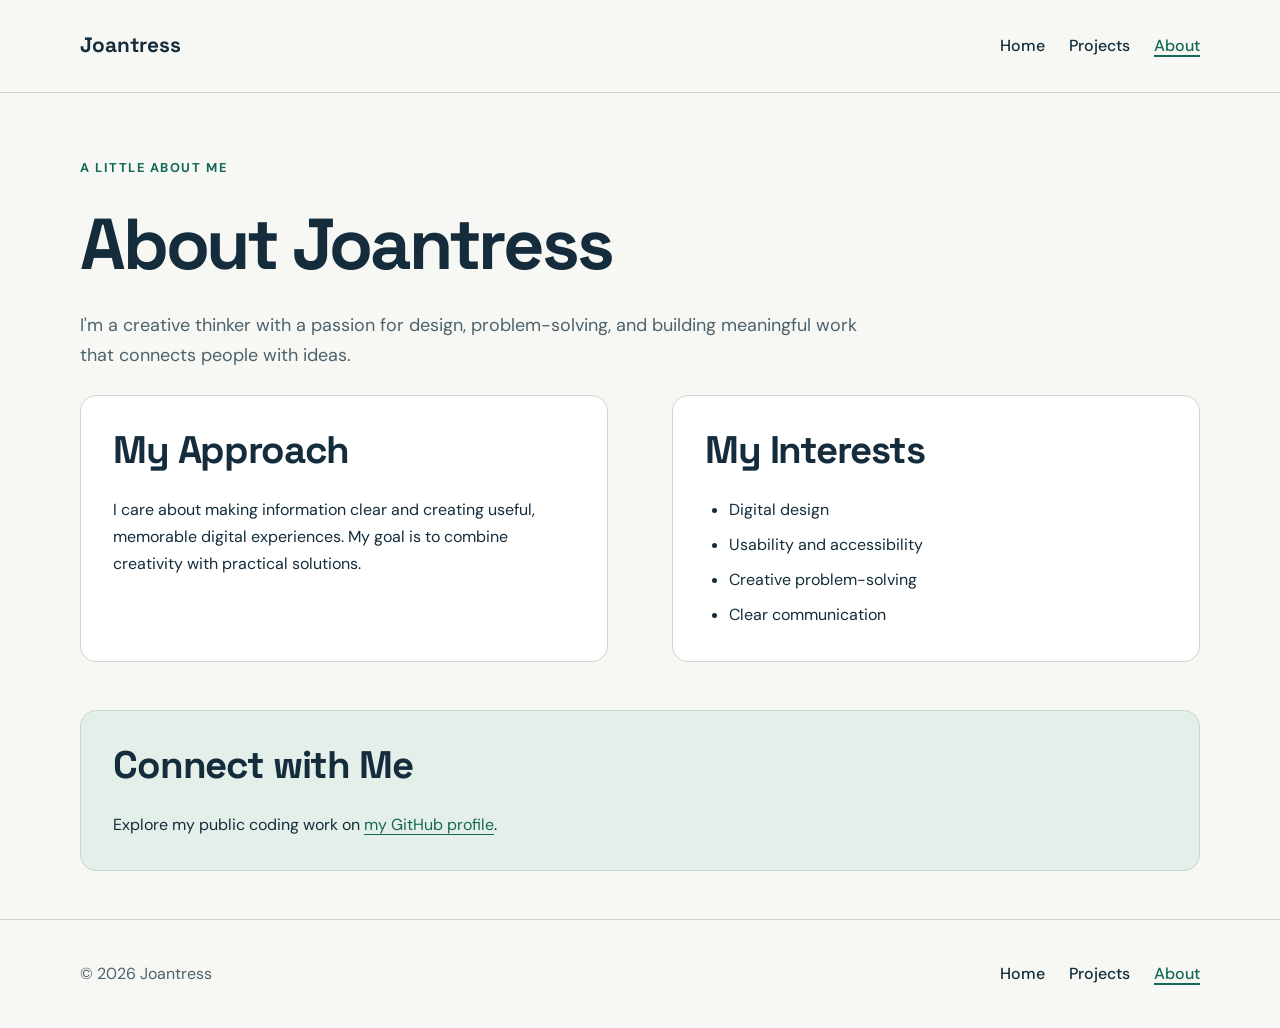
==== about.html @ cffdf47f "Add files via upload" ====
<!DOCTYPE html>
<html lang="en">
  <head>
    <meta charset="UTF-8" />
    <meta name="viewport" content="width=device-width, initial-scale=1.0" />
    <meta
      name="description"
      content="Joantress builds thoughtful digital experiences and creative solutions."
    />
    <title>Joantress | About</title>
    <link rel="preconnect" href="https://fonts.googleapis.com" />
    <link rel="preconnect" href="https://fonts.gstatic.com" crossorigin />
    <link href="https://fonts.googleapis.com/css2?family=DM+Sans:wght@400;500;700&amp;family=Space+Grotesk:wght@400;500;700&amp;display=swap" rel="stylesheet" />
    <link rel="stylesheet" href="style.css" />
  </head>

  <body>
    <a class="skip-link" href="#main-content">Skip to main content</a>
    <header class="site-header">
      <div class="container header-inner">
        <a href="index.html" class="brand" aria-label="Joantress home">Joantress</a>

        <nav aria-label="Main navigation">
          <ul>
            <li><a href="index.html">Home</a></li>
            <li><a href="projects.html">Projects</a></li>
            <li><a href="about.html" aria-current="page">About</a></li>
          </ul>
        </nav>
      </div>
    </header>

    <main id="main-content" class="container">
      <section class="page-intro stack" aria-labelledby="page-heading">
        <p class="eyebrow">A little about me</p><h1 id="page-heading">About Joantress</h1>
        <p class="lead">I'm a creative thinker with a passion for design, problem-solving, and building meaningful work that connects people with ideas.</p>
      </section>
      <div class="about-grid">
        <section class="panel stack" aria-labelledby="approach-heading"><h2 id="approach-heading">My Approach</h2><p>I care about making information clear and creating useful, memorable digital experiences. My goal is to combine creativity with practical solutions.</p></section>
        <section class="panel" aria-labelledby="interests-heading"><h2 id="interests-heading">My Interests</h2><ul class="skill-list"><li>Digital design</li><li>Usability and accessibility</li><li>Creative problem-solving</li><li>Clear communication</li></ul></section>
      </div>
      <section class="panel contact-panel stack" aria-labelledby="connect-heading"><h2 id="connect-heading">Connect with Me</h2><p>Explore my public coding work on <a href="https://github.com/joantresswarner">my GitHub profile</a>.</p></section>
    </main>

    <footer class="site-footer">
      <div class="container footer-inner">
        <p>&copy; 2026 Joantress</p>

        <nav aria-label="Footer navigation">
          <ul>
            <li><a href="index.html">Home</a></li>
            <li><a href="projects.html">Projects</a></li>
            <li><a href="about.html" aria-current="page">About</a></li>
          </ul>
        </nav>
      </div>
    </footer>
  </body>
</html>
---- style.css ----
/* Palette: warm ivory, deep navy, teal, muted slate. Spacing uses an 8px base. */
:root {
  --paper: #f7f8f4;
  --white: #ffffff;
  --ink: #142c3c;
  --muted: #4c626d;
  --accent: #146858;
  --soft: #e5efe9;
  --line: #cbd6d1;
  --space-1: 8px;
  --space-2: 16px;
  --space-3: 24px;
  --space-4: 32px;
  --space-6: 48px;
  --space-8: 64px;
}
* { box-sizing: border-box; }
body { margin: 0; background: var(--paper); color: var(--ink); font-family: 'DM Sans', Arial, sans-serif; line-height: 1.7; }
a { color: var(--accent); text-underline-offset: 4px; }
a:hover { text-decoration-thickness: 2px; }
a:focus-visible { outline: 3px solid var(--accent); outline-offset: 5px; }
h1, h2, h3, p { margin: 0; }
h1, h2, h3, .brand { font-family: 'Space Grotesk', Arial, sans-serif; line-height: 1.15; }
h1 { font-size: clamp(2.25rem, 6vw, 4.5rem); letter-spacing: -0.045em; max-width: 15ch; }
h2 { font-size: clamp(1.75rem, 3vw, 2.5rem); letter-spacing: -0.03em; }
h3 { font-size: 1.4rem; }
p { max-width: 65ch; }
.container { width: min(100% - 32px, 1120px); margin-inline: auto; }
.skip-link { position: absolute; top: -100px; left: 16px; padding: 8px 16px; background: var(--white); z-index: 10; }
.skip-link:focus { top: 8px; }
.site-header { border-bottom: 1px solid var(--line); }
.header-inner { display: flex; flex-direction: column; align-items: flex-start; gap: 16px; padding-block: 24px; }
.brand { color: var(--ink); font-size: 1.3rem; font-weight: 700; text-decoration: none; }
nav { display: flex; flex-wrap: wrap; gap: 8px 24px; }
nav a { display: inline-flex; align-items: center; min-height: 44px; color: var(--ink); font-weight: 500; text-decoration: none; }
nav a[aria-current='page'] { color: var(--accent); text-decoration: underline; text-decoration-thickness: 2px; }
section { padding-block: 48px; }
.eyebrow { color: var(--accent); font-size: .8rem; font-weight: 700; letter-spacing: .12em; text-transform: uppercase; }
.stack > * + * { margin-top: 24px; }
#hero { display: grid; gap: 32px; padding-block: 48px; }
.lead { color: var(--muted); font-size: 1.125rem; }
.actions { display: flex; flex-wrap: wrap; gap: 16px; }
.button { display: inline-flex; justify-content: center; align-items: center; min-height: 48px; padding: 8px 24px; background: var(--accent); border: 1px solid var(--accent); border-radius: 8px; color: var(--white); text-decoration: none; font-weight: 700; }
.button:hover { background: var(--ink); border-color: var(--ink); }
.button.secondary { background: transparent; color: var(--ink); border-color: var(--line); }
.button.secondary:hover { background: var(--soft); }
.intro-note { background: var(--soft); border: 1px solid var(--line); border-radius: 16px; padding: 32px; align-self: center; }
.intro-note h2 { margin-block: 16px; }
.section-heading { display: flex; flex-direction: column; gap: 16px; margin-bottom: 32px; }
.project-grid { display: grid; grid-template-columns: minmax(0, 1fr); gap: 24px; }
.project-card { min-width: 0; background: var(--white); border: 1px solid var(--line); border-radius: 16px; overflow: hidden; }
.project-cover { padding: 32px 24px; background: var(--soft); display: flex; justify-content: space-between; align-items: center; gap: 16px; }
.project-cover span { font-family: 'Space Grotesk', Arial, sans-serif; font-size: 2.5rem; color: var(--accent); }
.project-cover small { color: var(--muted); font-weight: 700; }
.card-body { padding: 24px; }
.card-body > * + * { margin-top: 16px; }
.card-body p { color: var(--muted); }
.tag { display: inline-block; font-size: .75rem; font-weight: 700; color: var(--accent); letter-spacing: .08em; text-transform: uppercase; }
.about-preview { border-top: 1px solid var(--line); display: grid; gap: 24px; }
.page-intro { padding-bottom: 24px; }
.about-grid { display: grid; gap: 32px; padding-bottom: 48px; }
.panel { padding: 32px; background: var(--white); border: 1px solid var(--line); border-radius: 16px; }
.skill-list { padding-left: 24px; margin: 24px 0 0; }
.skill-list li + li { margin-top: 8px; }
.contact-panel { margin-bottom: 48px; background: var(--soft); }
.site-footer { border-top: 1px solid var(--line); padding-block: 32px; color: var(--muted); }
.footer-inner { display: flex; flex-direction: column; gap: 16px; }
/* Tablet: two columns and a horizontal header at 768px. */
@media (min-width: 768px) {
  .container { width: min(100% - 64px, 1120px); }
  .header-inner { flex-direction: row; justify-content: space-between; align-items: center; }
  .project-grid { grid-template-columns: repeat(2, minmax(0, 1fr)); }
  .section-heading { flex-direction: row; justify-content: space-between; align-items: end; }
  .section-heading p { max-width: 32ch; }
  .footer-inner { flex-direction: row; justify-content: space-between; align-items: center; }
}
/* Desktop: a split hero, three project columns, and a two-column about page. */
@media (min-width: 1024px) {
  section { padding-block: 64px; }
  #hero { grid-template-columns: 1.45fr 1fr; gap: 64px; padding-block: 80px; }
  .project-grid { grid-template-columns: repeat(3, minmax(0, 1fr)); }
  .about-preview, .about-grid { grid-template-columns: 1fr 1fr; gap: 64px; }
}

/* Shared semantic navigation and home-page highlights. */
nav ul { display: flex; flex-wrap: wrap; gap: 8px 24px; list-style: none; margin: 0; padding: 0; }
#main-content { min-width: 0; }
#hero > div:first-child > * + * { margin-top: 24px; }
.stat { display: grid; grid-template-columns: repeat(2, minmax(0, 1fr)); gap: 16px; margin-top: 24px; }
.stat-item { min-width: 0; padding: 16px; background: var(--white); border-radius: 8px; }
.stat-number { font-family: 'Space Grotesk', Arial, sans-serif; font-size: 1.8rem; font-weight: 700; }
.stat-label { font-size: .85rem; color: var(--muted); }
.about-preview p { margin-top: 24px; }
html { overflow-wrap: break-word; }
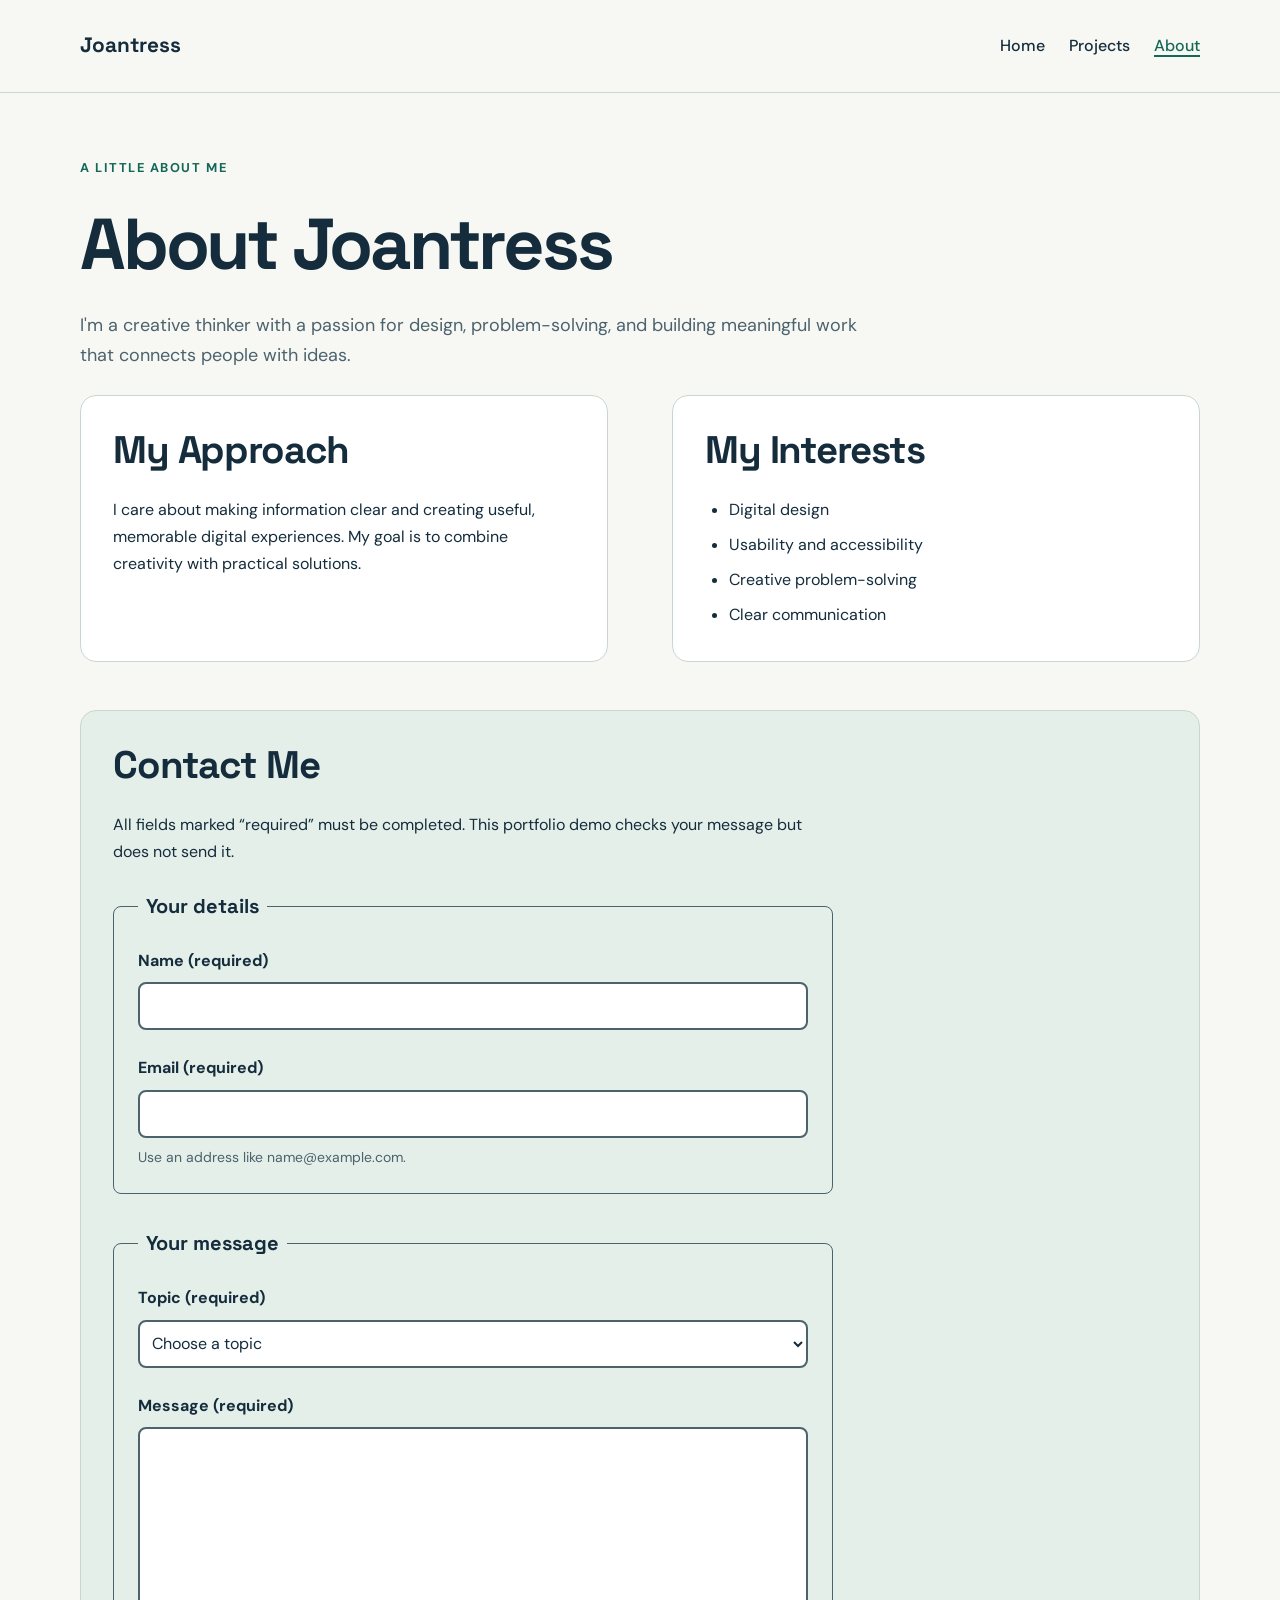
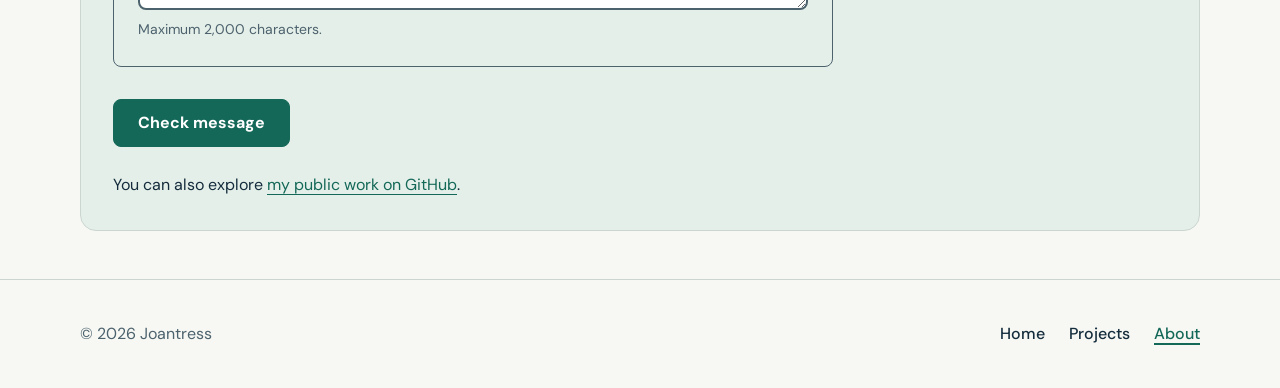
==== commit 4a20f5ff: "Add accessible contact form and document design and contrast checks" ====
--- a/about.html
+++ b/about.html
@@ -39,7 +39,53 @@
         <section class="panel stack" aria-labelledby="approach-heading"><h2 id="approach-heading">My Approach</h2><p>I care about making information clear and creating useful, memorable digital experiences. My goal is to combine creativity with practical solutions.</p></section>
         <section class="panel" aria-labelledby="interests-heading"><h2 id="interests-heading">My Interests</h2><ul class="skill-list"><li>Digital design</li><li>Usability and accessibility</li><li>Creative problem-solving</li><li>Clear communication</li></ul></section>
       </div>
-      <section class="panel contact-panel stack" aria-labelledby="connect-heading"><h2 id="connect-heading">Connect with Me</h2><p>Explore my public coding work on <a href="https://github.com/joantresswarner">my GitHub profile</a>.</p></section>
+      <section id="contact" class="panel contact-panel stack" aria-labelledby="contact-heading">
+        <h2 id="contact-heading">Contact Me</h2>
+        <p id="form-help">All fields marked “required” must be completed. This portfolio demo checks your message but does not send it.</p>
+        <form id="contact-form" aria-describedby="form-help" action="about.html#contact" method="post">
+          <div id="error-summary" class="error-summary" tabindex="-1" aria-labelledby="error-heading" hidden>
+            <h3 id="error-heading">Please correct the following</h3>
+            <ul id="error-list"></ul>
+          </div>
+          <fieldset>
+            <legend>Your details</legend>
+            <div class="form-field">
+              <label for="contact-name">Name (required)</label>
+              <input id="contact-name" name="name" type="text" autocomplete="name" required maxlength="100" aria-describedby="name-error" />
+              <p id="name-error" class="field-error" hidden></p>
+            </div>
+            <div class="form-field">
+              <label for="contact-email">Email (required)</label>
+              <input id="contact-email" name="email" type="email" autocomplete="email" required maxlength="254" aria-describedby="email-hint email-error" />
+              <p id="email-hint" class="field-hint">Use an address like name@example.com.</p>
+              <p id="email-error" class="field-error" hidden></p>
+            </div>
+          </fieldset>
+          <fieldset>
+            <legend>Your message</legend>
+            <div class="form-field">
+              <label for="contact-topic">Topic (required)</label>
+              <select id="contact-topic" name="topic" required aria-describedby="topic-error">
+                <option value="">Choose a topic</option>
+                <option value="project">Project question</option>
+                <option value="collaboration">Collaboration</option>
+                <option value="other">Other</option>
+              </select>
+              <p id="topic-error" class="field-error" hidden></p>
+            </div>
+            <div class="form-field">
+              <label for="contact-message">Message (required)</label>
+              <textarea id="contact-message" name="message" rows="6" required maxlength="2000" aria-describedby="message-hint message-error"></textarea>
+              <p id="message-hint" class="field-hint">Maximum 2,000 characters.</p>
+              <p id="message-error" class="field-error" hidden></p>
+            </div>
+          </fieldset>
+          <button id="contact-submit" class="button" type="submit" disabled>Check message</button>
+          <p id="form-status" class="form-status" role="status" aria-live="polite" aria-atomic="true"></p>
+          <noscript><p>This demo needs JavaScript to check your message; you can still visit my GitHub profile below.</p></noscript>
+        </form>
+        <p>You can also explore <a href="https://github.com/joantresswarner">my public work on GitHub</a>.</p>
+      </section>
     </main>
 
     <footer class="site-footer">
@@ -55,5 +101,6 @@
         </nav>
       </div>
     </footer>
+    <script src="contact.js" defer></script>
   </body>
 </html>
--- a/style.css
+++ b/style.css
@@ -92,3 +92,23 @@
 .stat-label { font-size: .85rem; color: var(--muted); }
 .about-preview p { margin-top: 24px; }
 html { overflow-wrap: break-word; }
+
+/* Form controls share the site's palette and spacing system. */
+:root { --error: #a11919; }
+form { max-width: 720px; }
+fieldset { min-width: 0; margin: 0 0 32px; padding: 24px; border: 1px solid var(--muted); border-radius: 8px; }
+legend { padding-inline: 8px; font-family: 'Space Grotesk', Arial, sans-serif; font-size: 1.25rem; font-weight: 700; }
+.form-field + .form-field { margin-top: 24px; }
+label { display: block; margin-bottom: 8px; font-weight: 700; }
+input, select, textarea { display: block; width: 100%; min-width: 0; min-height: 48px; padding: 8px; border: 2px solid var(--muted); border-radius: 8px; background: var(--white); color: var(--ink); font: inherit; }
+textarea { resize: vertical; }
+button { font: inherit; cursor: pointer; }
+button:disabled { cursor: not-allowed; }
+input:focus-visible, select:focus-visible, textarea:focus-visible, button:focus-visible, [tabindex='-1']:focus { outline: 3px solid var(--accent); outline-offset: 4px; }
+[aria-invalid='true'] { border-color: var(--error); }
+.field-hint { color: var(--muted); font-size: .875rem; margin-top: 8px; }
+.field-error { color: var(--error); font-weight: 700; margin-top: 8px; }
+.error-summary { border: 2px solid var(--error); padding: 16px; margin-bottom: 24px; background: var(--white); color: var(--error); }
+.error-summary a { color: var(--error); }
+.form-status:not(:empty) { margin-top: 24px; padding: 16px; border: 2px solid var(--accent); background: var(--white); color: var(--ink); }
+[hidden] { display: none !important; }
